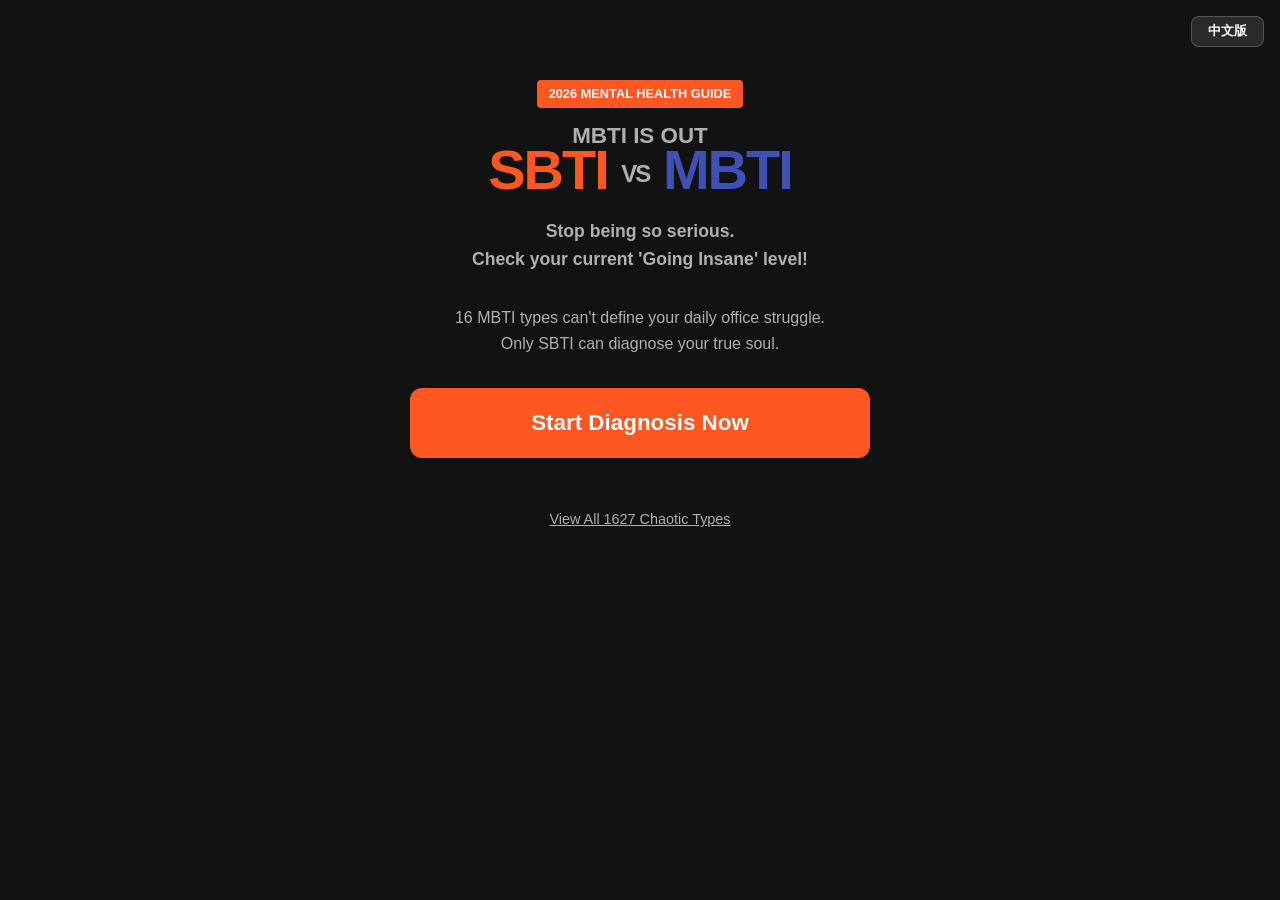
==== index.html @ 7f3f0e0d "feat: initial release — SBTI 灵魂确诊 - 5题人格测试，8种荒诞类型（吗喽/死者/ATM/哦不/拿捏/小丑/尤物/NPC） - 中英双语自动检测（navigator.la" ====
<!DOCTYPE html>
<html lang="zh">
<head>
    <!-- Google tag (gtag.js) -->
    <script async src="https://www.googletagmanager.com/gtag/js?id=G-NWYNWSLHDD"></script>
    <script>
      window.dataLayer = window.dataLayer || [];
      function gtag(){dataLayer.push(arguments);}
      gtag('js', new Date());
      gtag('config', 'G-NWYNWSLHDD');
    </script>
    <meta charset="UTF-8">
    <meta name="viewport" content="width=device-width, initial-scale=1.0, maximum-scale=1.0">
    <title>SBTI 灵魂确诊 | 你是吗喽、死者还是小丑？MBTI 已过时</title>

    <!-- 自动语言检测：非中文浏览器跳转英文页 -->
    <script>
    (function() {
        var saved = localStorage.getItem('sbti-lang');
        if (saved === 'en') { window.location.replace('./index-en.html'); return; }
        if (!saved) {
            var lang = (navigator.language || navigator.userLanguage || '').toLowerCase();
            if (!lang.startsWith('zh')) { window.location.replace('./index-en.html'); }
        }
    })();
    </script>

    <!-- SEO Core -->
    <meta name="description" content="5题确诊你的真实精神状态！SBTI 是2026朋友圈爆火的新人格测试：吗喽、死者、ATM、小丑、尤物… 你到底是哪种？比MBTI更懂当代打工人。">
    <meta name="keywords" content="SBTI测试, 灵魂确诊, 吗喽测试, MBTI升级版, 精神状态测试, 发疯等级测试, 人格测试, 恶搞MBTI, 打工人人格, 2026人格测试">
    <meta name="author" content="Frank">
    <meta name="robots" content="index, follow">
    <meta name="theme-color" content="#121212">

    <!-- hreflang 多语言 SEO（部署后替换为完整 URL） -->
    <link rel="alternate" hreflang="zh" href="https://sbti.debugcanada.com/">
    <link rel="alternate" hreflang="en" href="https://sbti.debugcanada.com/index-en.html">
    <link rel="alternate" hreflang="x-default" href="https://sbti.debugcanada.com/">

    <!-- Open Graph (微信 / Facebook / 小红书分享) -->
    <meta property="og:type" content="website">
    <meta property="og:site_name" content="SBTI 灵魂确诊">
    <meta property="og:title" content="SBTI 灵魂确诊 | 你是吗喽、死者还是小丑？">
    <meta property="og:description" content="5题确诊你的真实精神状态！2026朋友圈最火人格测试，比MBTI更懂打工人。快来确诊你的发疯等级！">
    <meta property="og:image" content="https://sbti.debugcanada.com/og-cover.png">
    <meta property="og:image:width" content="1200">
    <meta property="og:image:height" content="630">
    <meta property="og:locale" content="zh_CN">
    <meta property="og:locale:alternate" content="en_US">

    <!-- Twitter / X Card -->
    <meta name="twitter:card" content="summary_large_image">
    <meta name="twitter:title" content="SBTI 灵魂确诊 | 你是吗喽还是小丑？">
    <meta name="twitter:description" content="5题确诊你的真实精神状态！2026最火人格测试。">
    <meta name="twitter:image" content="https://sbti.debugcanada.com/og-cover.png">

    <!-- JSON-LD Structured Data for GEO / AI Search -->
    <script type="application/ld+json">
    {
      "@context": "https://schema.org",
      "@type": "WebApplication",
      "name": "SBTI 灵魂确诊",
      "alternateName": "SBTI Soul Test",
      "url": "https://sbti.debugcanada.com/",
      "description": "5题确诊你的真实精神状态！SBTI是2026朋友圈爆火的恶搞版MBTI测试，8种荒诞人格类型：吗喽、死者、ATM、哦不人、拿捏者、小丑、尤物、背景板。",
      "applicationCategory": "EntertainmentApplication",
      "inLanguage": ["zh-CN", "en"],
      "isAccessibleForFree": true,
      "offers": { "@type": "Offer", "price": "0" },
      "author": { "@type": "Person", "name": "Frank" },
      "about": {
        "@type": "Thing",
        "name": "人格测试 / Personality Quiz",
        "description": "SBTI是对MBTI的幽默恶搞，通过5个职场和社交场景的选择题，将用户分配到8种荒诞人格原型之一。"
      }
    }
    </script>
    <link rel="canonical" href="https://sbti.debugcanada.com/">
    <meta property="og:url" content="https://sbti.debugcanada.com/">
    <link rel="stylesheet" href="style.css">
</head>
<body data-lang="zh">
    <div class="lang-switcher">
        <button class="btn lang-btn" onclick="localStorage.setItem('sbti-lang','en'); window.location.href='./index-en.html';">English</button>
    </div>
    <div class="container">
        <!-- Welcome Screen -->
        <div id="welcome-screen" class="screen active">
            <div id="ui-tag" class="hero-tag">2026 精神状态指南</div>
            <h1 class="hero-title">
                <span id="ui-title-top" class="hero-subtitle-top">MBTI 已过时</span>
                <span class="title-sbti">SBTI</span>
                <span class="title-vs">VS</span>
                <span class="title-mbti">MBTI</span>
            </h1>
            <p id="ui-subtitle" class="subtitle hero-cta-text">别再测那些正经的人格了，<br>测测你现在的"发疯"等级！</p>
            <p id="ui-desc" class="hero-desc">传统的 16 型人格无法定义你的工位日常，<br>只有 SBTI 能确诊你的真实灵魂。</p>
            <button id="start-btn" class="btn btn-primary btn-cta">立即开启：灵魂大确诊</button>
            <div class="footer-links">
                <a href="types.html" id="ui-view-types" class="link">查看 1627 种"发疯"人格全集</a>
            </div>
        </div>

        <!-- Quiz Screen -->
        <div id="quiz-screen" class="screen">
            <div class="progress-container">
                <div id="progress-bar" class="progress-bar"></div>
            </div>
            <h2 id="question-text" class="question-text">正在加载问题...</h2>
            <div id="options-container"></div>
        </div>

        <!-- Result Screen -->
        <div id="result-screen" class="screen">
            <h2 id="ui-result-heading" class="result-heading">你的诊断结果是：</h2>
            <div class="result-card">
                <div id="result-icon" class="result-icon">🐒</div>
                <div id="result-id" class="result-id">TYPE: MALO</div>
                <div id="result-name" class="result-name">吗喽</div>
                <div id="result-mbti" class="result-mbti">匹配 MBTI: ISFP</div>
                <p id="result-desc" class="result-desc">加载中...</p>
                <div id="result-persona" class="result-persona">深度画像加载中...</div>
                <div id="traits-container" class="traits-container"></div>
                <button id="share-btn" class="btn btn-share">🔗 分享我的结果</button>
                <div class="social-share-row">
                    <a id="twitter-share" class="social-btn twitter-btn" target="_blank" rel="noopener">𝕏 Twitter</a>
                    <a id="facebook-share" class="social-btn facebook-btn" target="_blank" rel="noopener">f Facebook</a>
                </div>
                <button id="restart-btn" class="btn btn-restart">重新测试</button>
            </div>
            <div class="footer-links" style="margin-top: 2rem;">
                <a href="types.html" id="ui-view-all" class="link">查看所有人格类型表</a>
            </div>
        </div>
    </div>

    <script type="module" src="script.js"></script>
</body>
</html>
---- style.css ----
/* SBTI Test Styles */
:root {
    --mbti-blue: #3F51B5;
    --sbti-orange: #FF5722;
    --sbti-yellow: #FFEB3B;
    --dark-bg: #121212;
    --card-bg: #1E1E1E;
    --text-primary: #FFFFFF;
    --text-secondary: #B0B0B0;
}

* {
    box-sizing: border-box;
    margin: 0;
    padding: 0;
}

body {
    font-family: 'Segoe UI', Roboto, Helvetica, Arial, sans-serif;
    background-color: var(--dark-bg);
    color: var(--text-primary);
    line-height: 1.6;
    display: flex;
    justify-content: center;
    align-items: flex-start;
    min-height: 100vh;
    overflow-x: hidden;
    padding-top: 60px;
    padding-bottom: 40px;
}

.container {
    width: 100%;
    max-width: 500px;
    padding: 20px;
    text-align: center;
}

/* Lang Switcher */
.lang-switcher {
    position: fixed;
    top: 16px;
    right: 16px;
    z-index: 100;
}

.lang-btn {
    width: auto !important;
    padding: 6px 16px !important;
    background: rgba(255,255,255,0.1) !important;
    font-size: 0.8rem !important;
    border: 1px solid rgba(255,255,255,0.2) !important;
    color: white !important;
    border-radius: 8px !important;
    cursor: pointer;
    margin-bottom: 0 !important;
}

/* Screens */
.screen {
    display: none;
    animation: fadeIn 0.5s ease-out;
}

.screen.active {
    display: block;
}

@keyframes fadeIn {
    from { opacity: 0; transform: translateY(20px); }
    to { opacity: 1; transform: translateY(0); }
}

/* Hero / Welcome */
.hero-title {
    font-size: 3.5rem;
    font-weight: 900;
    margin-top: 1rem;
    margin-bottom: 1rem;
    line-height: 1.1;
    text-transform: uppercase;
    letter-spacing: -2px;
}

.hero-subtitle-top {
    color: var(--text-secondary);
    font-size: 1.4rem;
    display: block;
    margin-bottom: -10px;
    letter-spacing: 0;
}

.hero-cta-text {
    font-size: 1.3rem;
    font-weight: bold;
    color: var(--sbti-yellow);
    margin-bottom: 1rem;
}

.hero-desc {
    color: var(--text-secondary);
    margin-bottom: 2rem;
    font-size: 1rem;
}

.title-sbti { color: var(--sbti-orange); }
.title-vs { font-size: 1.5rem; color: var(--text-secondary); vertical-align: middle; }
.title-mbti { color: var(--mbti-blue); }

.subtitle {
    font-size: 1.1rem;
    color: var(--text-secondary);
    margin-bottom: 2rem;
}

.hero-tag {
    display: inline-block;
    background-color: var(--sbti-orange);
    color: white;
    padding: 4px 12px;
    font-size: 0.8rem;
    font-weight: bold;
    border-radius: 4px;
    text-transform: uppercase;
}

/* Buttons */
.btn {
    display: block;
    width: 100%;
    padding: 18px;
    margin-bottom: 12px;
    border: none;
    border-radius: 12px;
    font-size: 1.1rem;
    font-weight: bold;
    cursor: pointer;
    transition: transform 0.2s, background-color 0.2s;
    -webkit-tap-highlight-color: transparent;
    touch-action: manipulation;
}

.btn-primary {
    background-color: var(--sbti-orange);
    color: white;
    margin-top: 2rem;
}

.btn-primary:hover, .btn-primary:active {
    background-color: #f44336;
    transform: scale(1.02);
}

.btn-cta {
    font-size: 1.4rem;
    padding: 22px;
}

.btn-option {
    background-color: var(--card-bg);
    color: var(--text-primary);
    text-align: left;
    border: 2px solid transparent;
    min-height: 56px;
}

.btn-option:hover, .btn-option:active {
    border-color: var(--sbti-orange);
    background-color: #2c2c2c;
}

/* Share Button */
.btn-share {
    background: linear-gradient(135deg, #FF5722, #FF8C00);
    color: white;
    margin-top: 1.5rem;
    font-size: 1.1rem;
}

.btn-share:hover, .btn-share:active {
    background: linear-gradient(135deg, #F44336, #FF6D00);
    transform: scale(1.02);
}

/* Restart Button */
.btn-restart {
    background-color: transparent;
    border: 2px solid var(--sbti-orange);
    color: var(--sbti-orange);
    margin-top: 0;
}

.btn-restart:hover, .btn-restart:active {
    background-color: rgba(255, 87, 34, 0.1);
}

/* Progress Bar */
.progress-container {
    width: 100%;
    height: 6px;
    background-color: #333;
    border-radius: 3px;
    margin-bottom: 2rem;
}

.progress-bar {
    height: 100%;
    background-color: var(--sbti-orange);
    width: 0%;
    transition: width 0.3s ease-out;
    border-radius: 3px;
}

/* Question */
.question-text {
    margin-bottom: 2rem;
    font-size: 1.3rem;
    line-height: 1.5;
}

/* Result */
.result-heading {
    font-size: 1.5rem;
    margin-bottom: 0;
}

.result-card {
    background-color: var(--card-bg);
    border-radius: 24px;
    padding: 40px 20px;
    margin-top: 2rem;
    box-shadow: 0 10px 30px rgba(0,0,0,0.5);
    border: 4px solid var(--sbti-orange);
}

.result-id {
    font-size: 1.2rem;
    font-weight: bold;
    color: var(--text-secondary);
    margin-bottom: 0.5rem;
}

.result-icon {
    font-size: 6rem;
    margin-bottom: 1rem;
    filter: drop-shadow(0 0 10px rgba(0,0,0,0.5));
}

.result-name {
    font-size: 4rem;
    font-weight: 900;
    margin-bottom: 1rem;
    color: var(--sbti-orange);
}

.result-mbti {
    display: inline-block;
    padding: 4px 12px;
    background-color: var(--mbti-blue);
    border-radius: 20px;
    font-size: 0.9rem;
    margin-bottom: 1.5rem;
}

.result-desc {
    font-size: 1.2rem;
    font-weight: bold;
    margin-bottom: 1rem;
    padding: 0 10px;
}

.result-persona {
    font-size: 1rem;
    color: var(--text-secondary);
    margin-bottom: 2rem;
    background: rgba(0,0,0,0.3);
    padding: 20px;
    border-radius: 12px;
    text-align: left;
    border-left: 4px solid var(--sbti-orange);
}

.traits-container {
    display: flex;
    flex-wrap: wrap;
    justify-content: center;
    gap: 10px;
    margin-bottom: 2rem;
}

.trait-tag {
    background-color: #333;
    padding: 6px 16px;
    border-radius: 50px;
    font-size: 0.9rem;
}

/* Types Page Grid */
.types-grid {
    display: grid;
    grid-template-columns: repeat(2, 1fr);
    gap: 15px;
    margin-top: 2rem;
}

.type-item {
    background-color: var(--card-bg);
    padding: 20px;
    border-radius: 16px;
    text-align: center;
}

.type-item h3 {
    margin-bottom: 10px;
    font-size: 1.5rem;
}

.type-item p {
    font-size: 0.8rem;
    color: var(--text-secondary);
}

/* Links */
.footer-links {
    margin-top: 3rem;
}

.link {
    color: var(--text-secondary);
    text-decoration: underline;
    font-size: 0.9rem;
    cursor: pointer;
}

/* ─── Mobile Responsive ─── */

/* Tablet and large phones */
@media (max-width: 600px) {
    body {
        padding-top: 50px;
    }
    .hero-title {
        font-size: 3rem;
    }
    .btn-cta {
        font-size: 1.2rem;
        padding: 18px;
    }
}

/* Standard phones (375–480px) */
@media (max-width: 480px) {
    .hero-title {
        font-size: 2.6rem;
        letter-spacing: -1px;
    }
    .hero-subtitle-top {
        font-size: 1.2rem;
    }
    .result-name {
        font-size: 3rem;
    }
    .result-icon {
        font-size: 4.5rem;
    }
    .result-card {
        padding: 30px 16px;
    }
    .container {
        padding: 16px;
    }
    .question-text {
        font-size: 1.15rem;
    }
}

/* Small phones (< 375px) */
@media (max-width: 360px) {
    .hero-title {
        font-size: 2.2rem;
    }
    .hero-cta-text {
        font-size: 1.1rem;
    }
    .result-name {
        font-size: 2.5rem;
    }
    .btn-cta {
        font-size: 1.1rem;
        padding: 16px;
    }
}

/* Social Share Row */
.social-share-row {
    display: flex;
    gap: 10px;
    margin-top: 12px;
    margin-bottom: 12px;
}

.social-btn {
    flex: 1;
    display: block;
    padding: 12px 8px;
    border-radius: 12px;
    font-size: 0.95rem;
    font-weight: bold;
    text-align: center;
    text-decoration: none;
    cursor: pointer;
    transition: transform 0.2s, opacity 0.2s;
    -webkit-tap-highlight-color: transparent;
    touch-action: manipulation;
}

.social-btn:hover, .social-btn:active {
    opacity: 0.85;
    transform: scale(1.03);
}

.twitter-btn {
    background-color: #000000;
    color: #ffffff;
}

.facebook-btn {
    background-color: #1877F2;
    color: #ffffff;
}

/* 1627 Disclaimer Block */
.types-disclaimer {
    background: rgba(255, 87, 34, 0.08);
    border: 1px solid rgba(255, 87, 34, 0.3);
    border-radius: 12px;
    padding: 16px 20px;
    margin-bottom: 2rem;
    font-size: 0.95rem;
    color: var(--text-secondary);
    line-height: 1.6;
}

.disclaimer-num {
    font-size: 1.8rem;
    font-weight: 900;
    color: var(--sbti-orange);
    margin-right: 6px;
    vertical-align: middle;
}
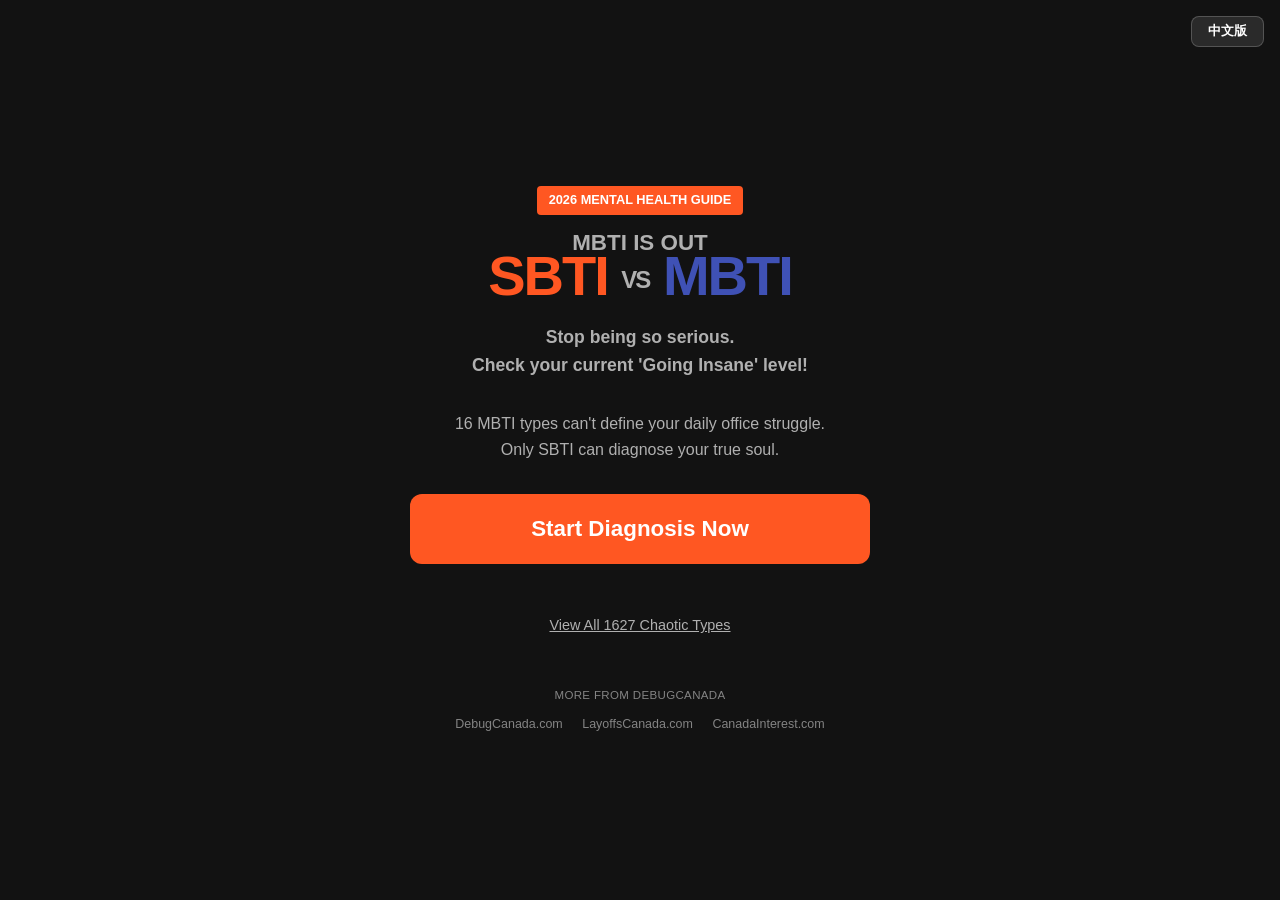
==== commit 8c79ec2e: "Update bilingual README and footer links" ====
--- a/index.html
+++ b/index.html
@@ -1,139 +1,247 @@
-<!DOCTYPE html>
+<!doctype html>
 <html lang="zh">
-<head>
-    <!-- Google tag (gtag.js) -->
-    <script async src="https://www.googletagmanager.com/gtag/js?id=G-NWYNWSLHDD"></script>
-    <script>
-      window.dataLayer = window.dataLayer || [];
-      function gtag(){dataLayer.push(arguments);}
-      gtag('js', new Date());
-      gtag('config', 'G-NWYNWSLHDD');
-    </script>
-    <meta charset="UTF-8">
-    <meta name="viewport" content="width=device-width, initial-scale=1.0, maximum-scale=1.0">
-    <title>SBTI 灵魂确诊 | 你是吗喽、死者还是小丑？MBTI 已过时</title>
-
-    <!-- 自动语言检测：非中文浏览器跳转英文页 -->
-    <script>
-    (function() {
-        var saved = localStorage.getItem('sbti-lang');
-        if (saved === 'en') { window.location.replace('./index-en.html'); return; }
-        if (!saved) {
-            var lang = (navigator.language || navigator.userLanguage || '').toLowerCase();
-            if (!lang.startsWith('zh')) { window.location.replace('./index-en.html'); }
-        }
-    })();
-    </script>
-
-    <!-- SEO Core -->
-    <meta name="description" content="5题确诊你的真实精神状态！SBTI 是2026朋友圈爆火的新人格测试：吗喽、死者、ATM、小丑、尤物… 你到底是哪种？比MBTI更懂当代打工人。">
-    <meta name="keywords" content="SBTI测试, 灵魂确诊, 吗喽测试, MBTI升级版, 精神状态测试, 发疯等级测试, 人格测试, 恶搞MBTI, 打工人人格, 2026人格测试">
-    <meta name="author" content="Frank">
-    <meta name="robots" content="index, follow">
-    <meta name="theme-color" content="#121212">
-
-    <!-- hreflang 多语言 SEO（部署后替换为完整 URL） -->
-    <link rel="alternate" hreflang="zh" href="https://sbti.debugcanada.com/">
-    <link rel="alternate" hreflang="en" href="https://sbti.debugcanada.com/index-en.html">
-    <link rel="alternate" hreflang="x-default" href="https://sbti.debugcanada.com/">
-
-    <!-- Open Graph (微信 / Facebook / 小红书分享) -->
-    <meta property="og:type" content="website">
-    <meta property="og:site_name" content="SBTI 灵魂确诊">
-    <meta property="og:title" content="SBTI 灵魂确诊 | 你是吗喽、死者还是小丑？">
-    <meta property="og:description" content="5题确诊你的真实精神状态！2026朋友圈最火人格测试，比MBTI更懂打工人。快来确诊你的发疯等级！">
-    <meta property="og:image" content="https://sbti.debugcanada.com/og-cover.png">
-    <meta property="og:image:width" content="1200">
-    <meta property="og:image:height" content="630">
-    <meta property="og:locale" content="zh_CN">
-    <meta property="og:locale:alternate" content="en_US">
-
-    <!-- Twitter / X Card -->
-    <meta name="twitter:card" content="summary_large_image">
-    <meta name="twitter:title" content="SBTI 灵魂确诊 | 你是吗喽还是小丑？">
-    <meta name="twitter:description" content="5题确诊你的真实精神状态！2026最火人格测试。">
-    <meta name="twitter:image" content="https://sbti.debugcanada.com/og-cover.png">
-
-    <!-- JSON-LD Structured Data for GEO / AI Search -->
-    <script type="application/ld+json">
-    {
-      "@context": "https://schema.org",
-      "@type": "WebApplication",
-      "name": "SBTI 灵魂确诊",
-      "alternateName": "SBTI Soul Test",
-      "url": "https://sbti.debugcanada.com/",
-      "description": "5题确诊你的真实精神状态！SBTI是2026朋友圈爆火的恶搞版MBTI测试，8种荒诞人格类型：吗喽、死者、ATM、哦不人、拿捏者、小丑、尤物、背景板。",
-      "applicationCategory": "EntertainmentApplication",
-      "inLanguage": ["zh-CN", "en"],
-      "isAccessibleForFree": true,
-      "offers": { "@type": "Offer", "price": "0" },
-      "author": { "@type": "Person", "name": "Frank" },
-      "about": {
-        "@type": "Thing",
-        "name": "人格测试 / Personality Quiz",
-        "description": "SBTI是对MBTI的幽默恶搞，通过5个职场和社交场景的选择题，将用户分配到8种荒诞人格原型之一。"
-      }
-    }
-    </script>
-    <link rel="canonical" href="https://sbti.debugcanada.com/">
-    <meta property="og:url" content="https://sbti.debugcanada.com/">
-    <link rel="stylesheet" href="style.css">
-</head>
-<body data-lang="zh">
-    <div class="lang-switcher">
-        <button class="btn lang-btn" onclick="localStorage.setItem('sbti-lang','en'); window.location.href='./index-en.html';">English</button>
-    </div>
-    <div class="container">
-        <!-- Welcome Screen -->
-        <div id="welcome-screen" class="screen active">
-            <div id="ui-tag" class="hero-tag">2026 精神状态指南</div>
-            <h1 class="hero-title">
-                <span id="ui-title-top" class="hero-subtitle-top">MBTI 已过时</span>
-                <span class="title-sbti">SBTI</span>
-                <span class="title-vs">VS</span>
-                <span class="title-mbti">MBTI</span>
-            </h1>
-            <p id="ui-subtitle" class="subtitle hero-cta-text">别再测那些正经的人格了，<br>测测你现在的"发疯"等级！</p>
-            <p id="ui-desc" class="hero-desc">传统的 16 型人格无法定义你的工位日常，<br>只有 SBTI 能确诊你的真实灵魂。</p>
-            <button id="start-btn" class="btn btn-primary btn-cta">立即开启：灵魂大确诊</button>
-            <div class="footer-links">
-                <a href="types.html" id="ui-view-types" class="link">查看 1627 种"发疯"人格全集</a>
-            </div>
-        </div>
-
-        <!-- Quiz Screen -->
-        <div id="quiz-screen" class="screen">
-            <div class="progress-container">
-                <div id="progress-bar" class="progress-bar"></div>
-            </div>
-            <h2 id="question-text" class="question-text">正在加载问题...</h2>
-            <div id="options-container"></div>
-        </div>
-
-        <!-- Result Screen -->
-        <div id="result-screen" class="screen">
-            <h2 id="ui-result-heading" class="result-heading">你的诊断结果是：</h2>
-            <div class="result-card">
-                <div id="result-icon" class="result-icon">🐒</div>
-                <div id="result-id" class="result-id">TYPE: MALO</div>
-                <div id="result-name" class="result-name">吗喽</div>
-                <div id="result-mbti" class="result-mbti">匹配 MBTI: ISFP</div>
-                <p id="result-desc" class="result-desc">加载中...</p>
-                <div id="result-persona" class="result-persona">深度画像加载中...</div>
-                <div id="traits-container" class="traits-container"></div>
-                <button id="share-btn" class="btn btn-share">🔗 分享我的结果</button>
-                <div class="social-share-row">
-                    <a id="twitter-share" class="social-btn twitter-btn" target="_blank" rel="noopener">𝕏 Twitter</a>
-                    <a id="facebook-share" class="social-btn facebook-btn" target="_blank" rel="noopener">f Facebook</a>
-                </div>
-                <button id="restart-btn" class="btn btn-restart">重新测试</button>
-            </div>
-            <div class="footer-links" style="margin-top: 2rem;">
-                <a href="types.html" id="ui-view-all" class="link">查看所有人格类型表</a>
-            </div>
-        </div>
-    </div>
-
-    <script type="module" src="script.js"></script>
-</body>
+	<head>
+		<!-- Google tag (gtag.js) -->
+		<script
+			async
+			src="https://www.googletagmanager.com/gtag/js?id=G-NWYNWSLHDD"
+		></script>
+		<script>
+			window.dataLayer = window.dataLayer || [];
+			function gtag() {
+				dataLayer.push(arguments);
+			}
+			gtag('js', new Date());
+			gtag('config', 'G-NWYNWSLHDD');
+		</script>
+		<meta charset="UTF-8" />
+		<meta
+			name="viewport"
+			content="width=device-width, initial-scale=1.0, maximum-scale=1.0"
+		/>
+		<title>SBTI 灵魂确诊 | 你是吗喽、死者还是小丑？MBTI 已过时</title>
+
+		<!-- 自动语言检测：非中文浏览器跳转英文页 -->
+		<script>
+			(function () {
+				var saved = localStorage.getItem('sbti-lang');
+				if (saved === 'en') {
+					window.location.replace('./index-en.html');
+					return;
+				}
+				if (!saved) {
+					var lang = (
+						navigator.language ||
+						navigator.userLanguage ||
+						''
+					).toLowerCase();
+					if (!lang.startsWith('zh')) {
+						window.location.replace('./index-en.html');
+					}
+				}
+			})();
+		</script>
+
+		<!-- SEO Core -->
+		<meta
+			name="description"
+			content="5题确诊你的真实精神状态！SBTI 是2026朋友圈爆火的新人格测试：吗喽、死者、ATM、小丑、尤物… 你到底是哪种？比MBTI更懂当代打工人。"
+		/>
+		<meta
+			name="keywords"
+			content="SBTI测试, 灵魂确诊, 吗喽测试, MBTI升级版, 精神状态测试, 发疯等级测试, 人格测试, 恶搞MBTI, 打工人人格, 2026人格测试"
+		/>
+		<meta name="author" content="Frank" />
+		<meta name="robots" content="index, follow" />
+		<meta name="theme-color" content="#121212" />
+
+		<!-- hreflang 多语言 SEO（部署后替换为完整 URL） -->
+		<link rel="alternate" hreflang="zh" href="https://sbti.debugcanada.com/" />
+		<link
+			rel="alternate"
+			hreflang="en"
+			href="https://sbti.debugcanada.com/index-en.html"
+		/>
+		<link
+			rel="alternate"
+			hreflang="x-default"
+			href="https://sbti.debugcanada.com/"
+		/>
+
+		<!-- Open Graph (微信 / Facebook / 小红书分享) -->
+		<meta property="og:type" content="website" />
+		<meta property="og:site_name" content="SBTI 灵魂确诊" />
+		<meta
+			property="og:title"
+			content="SBTI 灵魂确诊 | 你是吗喽、死者还是小丑？"
+		/>
+		<meta
+			property="og:description"
+			content="5题确诊你的真实精神状态！2026朋友圈最火人格测试，比MBTI更懂打工人。快来确诊你的发疯等级！"
+		/>
+		<meta
+			property="og:image"
+			content="https://sbti.debugcanada.com/og-cover.png"
+		/>
+		<meta property="og:image:width" content="1200" />
+		<meta property="og:image:height" content="630" />
+		<meta property="og:locale" content="zh_CN" />
+		<meta property="og:locale:alternate" content="en_US" />
+
+		<!-- Twitter / X Card -->
+		<meta name="twitter:card" content="summary_large_image" />
+		<meta name="twitter:title" content="SBTI 灵魂确诊 | 你是吗喽还是小丑？" />
+		<meta
+			name="twitter:description"
+			content="5题确诊你的真实精神状态！2026最火人格测试。"
+		/>
+		<meta
+			name="twitter:image"
+			content="https://sbti.debugcanada.com/og-cover.png"
+		/>
+
+		<!-- JSON-LD Structured Data for GEO / AI Search -->
+		<script type="application/ld+json">
+			{
+				"@context": "https://schema.org",
+				"@type": "WebApplication",
+				"name": "SBTI 灵魂确诊",
+				"alternateName": "SBTI Soul Test",
+				"url": "https://sbti.debugcanada.com/",
+				"description": "5题确诊你的真实精神状态！SBTI是2026朋友圈爆火的恶搞版MBTI测试，8种荒诞人格类型：吗喽、死者、ATM、哦不人、拿捏者、小丑、尤物、背景板。",
+				"applicationCategory": "EntertainmentApplication",
+				"inLanguage": ["zh-CN", "en"],
+				"isAccessibleForFree": true,
+				"offers": { "@type": "Offer", "price": "0" },
+				"author": { "@type": "Person", "name": "Frank" },
+				"about": {
+					"@type": "Thing",
+					"name": "人格测试 / Personality Quiz",
+					"description": "SBTI是对MBTI的幽默恶搞，通过5个职场和社交场景的选择题，将用户分配到8种荒诞人格原型之一。"
+				}
+			}
+		</script>
+		<link rel="canonical" href="https://sbti.debugcanada.com/" />
+		<meta property="og:url" content="https://sbti.debugcanada.com/" />
+		<link rel="icon" href="favicon.ico" type="image/x-icon" />
+		<link rel="stylesheet" href="style.css" />
+	</head>
+	<body data-lang="zh">
+		<div class="lang-switcher">
+			<button
+				class="btn lang-btn"
+				onclick="
+					localStorage.setItem('sbti-lang', 'en');
+					window.location.href = './index-en.html';
+				"
+			>
+				English
+			</button>
+		</div>
+		<div class="container">
+			<!-- Welcome Screen -->
+			<div id="welcome-screen" class="screen active">
+				<div id="ui-tag" class="hero-tag">2026 精神状态指南</div>
+				<h1 class="hero-title">
+					<span id="ui-title-top" class="hero-subtitle-top">MBTI 已过时</span>
+					<span class="title-sbti">SBTI</span>
+					<span class="title-vs">VS</span>
+					<span class="title-mbti">MBTI</span>
+				</h1>
+				<p id="ui-subtitle" class="subtitle hero-cta-text">
+					别再测那些正经的人格了，<br />测测你现在的"发疯"等级！
+				</p>
+				<p id="ui-desc" class="hero-desc">
+					传统的 16 型人格无法定义你的工位日常，<br />只有 SBTI
+					能确诊你的真实灵魂。
+				</p>
+				<button id="start-btn" class="btn btn-primary btn-cta">
+					立即开启：灵魂大确诊
+				</button>
+				<div class="footer-links">
+					<a href="types.html" id="ui-view-types" class="link"
+						>查看 1627 种"发疯"人格全集</a
+					>
+				</div>
+			</div>
+
+			<!-- Quiz Screen -->
+			<div id="quiz-screen" class="screen">
+				<div class="progress-container">
+					<div id="progress-bar" class="progress-bar"></div>
+				</div>
+				<h2 id="question-text" class="question-text">正在加载问题...</h2>
+				<div id="options-container"></div>
+			</div>
+
+			<!-- Result Screen -->
+			<div id="result-screen" class="screen">
+				<h2 id="ui-result-heading" class="result-heading">你的诊断结果是：</h2>
+				<div class="result-card">
+					<div id="result-icon" class="result-icon">🐒</div>
+					<div id="result-id" class="result-id">TYPE: MALO</div>
+					<div id="result-name" class="result-name">吗喽</div>
+					<div id="result-mbti" class="result-mbti">匹配 MBTI: ISFP</div>
+					<p id="result-desc" class="result-desc">加载中...</p>
+					<div id="result-persona" class="result-persona">
+						深度画像加载中...
+					</div>
+					<div id="traits-container" class="traits-container"></div>
+					<button id="share-btn" class="btn btn-share">🔗 分享我的结果</button>
+					<div class="social-share-row">
+						<a
+							id="twitter-share"
+							class="social-btn twitter-btn"
+							target="_blank"
+							rel="noopener"
+							>𝕏 Twitter</a
+						>
+						<a
+							id="facebook-share"
+							class="social-btn facebook-btn"
+							target="_blank"
+							rel="noopener"
+							>f Facebook</a
+						>
+					</div>
+					<button id="restart-btn" class="btn btn-restart">重新测试</button>
+				</div>
+				<div class="footer-links" style="margin-top: 2rem">
+					<a href="types.html" id="ui-view-all" class="link"
+						>查看所有人格类型表</a
+					>
+				</div>
+			</div>
+		</div>
+
+		<footer class="site-footer">
+			<p class="site-footer-title">友情链接</p>
+			<div class="friend-links">
+				<a
+					class="friend-link"
+					href="https://debugcanada.com/?utm_source=sbti&utm_referal=footer"
+					target="_blank"
+					rel="noopener noreferrer"
+				>
+					DebugCanada.com</a
+				>
+				<a
+					class="friend-link"
+					href="https://layoffscanada.com/?utm_source=sbti&utm_referal=footer"
+					target="_blank"
+					rel="noopener noreferrer"
+					>LayoffsCanada.com</a
+				>
+				<a
+					class="friend-link"
+					href="https://canadainterest.com/?utm_source=sbti&utm_referal=footer"
+					target="_blank"
+					rel="noopener noreferrer"
+					>CanadaInterest.com</a
+				>
+			</div>
+		</footer>
+
+		<script type="module" src="script.js"></script>
+	</body>
 </html>
--- a/style.css
+++ b/style.css
@@ -21,8 +21,9 @@
     color: var(--text-primary);
     line-height: 1.6;
     display: flex;
+    flex-direction: column;
     justify-content: center;
-    align-items: flex-start;
+    align-items: center;
     min-height: 100vh;
     overflow-x: hidden;
     padding-top: 60px;
@@ -332,6 +333,42 @@
     cursor: pointer;
 }
 
+.site-footer {
+    width: 100%;
+    max-width: 960px;
+    margin: 28px auto 18px;
+    padding: 0 20px;
+    box-sizing: border-box;
+    text-align: center;
+    opacity: 0.72;
+}
+
+.site-footer-title {
+    margin: 0 0 6px;
+    font-size: 0.72rem;
+    color: var(--text-secondary);
+    letter-spacing: 0.03em;
+    text-transform: uppercase;
+}
+
+.friend-links {
+    display: inline;
+    font-size: 0.78rem;
+    line-height: 1.8;
+    color: var(--text-secondary);
+}
+
+.friend-link {
+    color: var(--text-secondary);
+    text-decoration: none;
+    margin: 0 8px;
+    transition: color 0.2s ease;
+}
+
+.friend-link:hover {
+    color: var(--text-primary);
+}
+
 /* ─── Mobile Responsive ─── */
 
 /* Tablet and large phones */
@@ -371,6 +408,14 @@
     }
     .question-text {
         font-size: 1.15rem;
+    }
+    .site-footer {
+        margin-top: 20px;
+        padding: 0 16px 8px;
+    }
+    .friend-link {
+        display: inline-block;
+        margin: 0 6px;
     }
 }
 
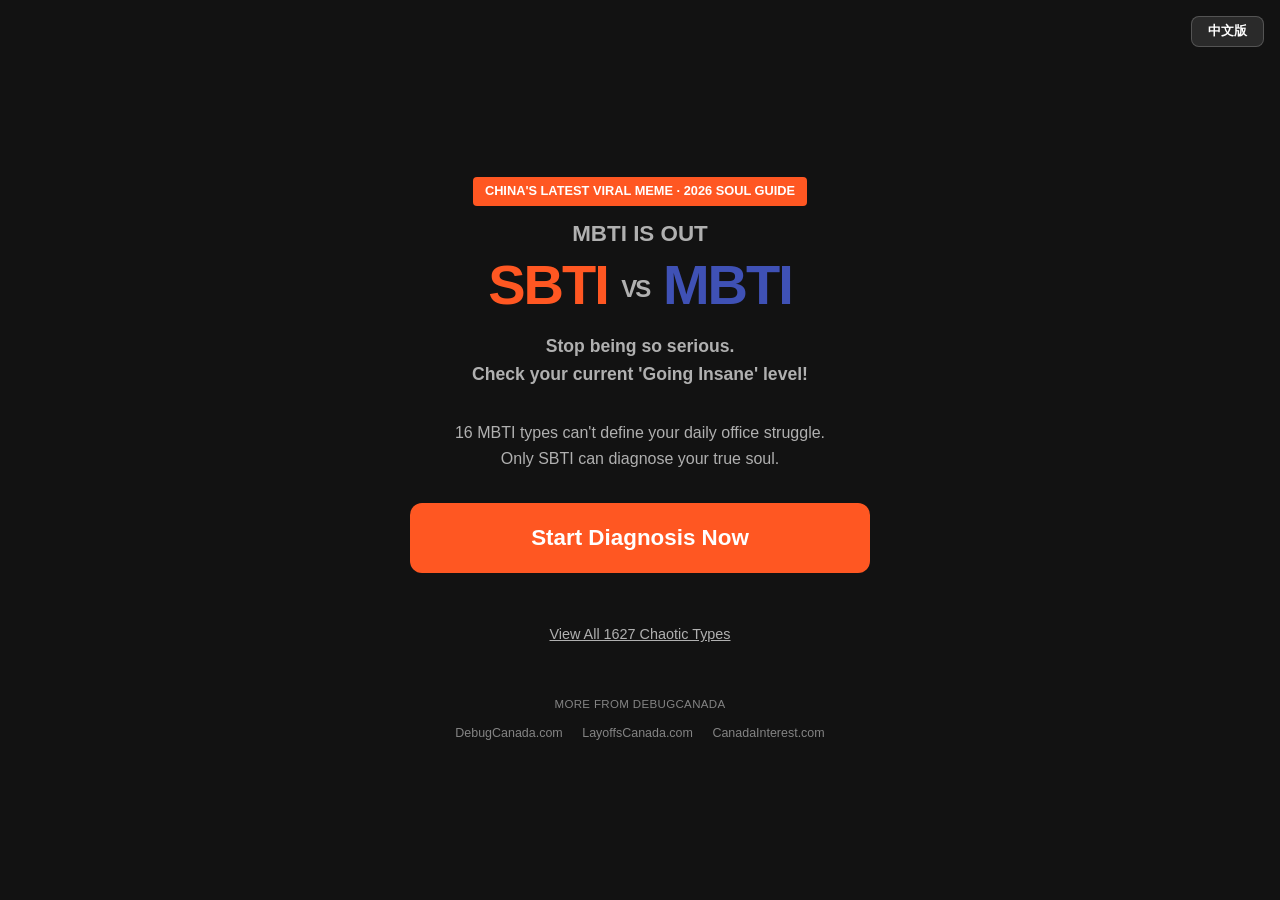
==== commit 24ba1efb: "seo: add viral keywords — 朋友圈疯传/China latest viral meme" ====
--- a/index.html
+++ b/index.html
@@ -45,11 +45,11 @@
 		<!-- SEO Core -->
 		<meta
 			name="description"
-			content="5题确诊你的真实精神状态！SBTI 是2026朋友圈爆火的新人格测试：吗喽、死者、ATM、小丑、尤物… 你到底是哪种？比MBTI更懂当代打工人。"
+			content="朋友圈疯传的SBTI测试来了！5题确诊你的真实精神状态：吗喽、死者、ATM、小丑、尤物… 你到底是哪种？2026最火人格测试，比MBTI更懂打工人。"
 		/>
 		<meta
 			name="keywords"
-			content="SBTI测试, 灵魂确诊, 吗喽测试, MBTI升级版, 精神状态测试, 发疯等级测试, 人格测试, 恶搞MBTI, 打工人人格, 2026人格测试"
+			content="SBTI测试, 朋友圈疯传SBTI, 朋友圈爆火人格测试, 灵魂确诊, 吗喽测试, MBTI升级版, 精神状态测试, 发疯等级测试, 人格测试, 恶搞MBTI, 打工人人格, 2026人格测试"
 		/>
 		<meta name="author" content="Frank" />
 		<meta name="robots" content="index, follow" />
@@ -141,7 +141,7 @@
 		<div class="container">
 			<!-- Welcome Screen -->
 			<div id="welcome-screen" class="screen active">
-				<div id="ui-tag" class="hero-tag">2026 精神状态指南</div>
+				<div id="ui-tag" class="hero-tag">朋友圈疯传 · 2026 精神状态指南</div>
 				<h1 class="hero-title">
 					<span id="ui-title-top" class="hero-subtitle-top">MBTI 已过时</span>
 					<span class="title-sbti">SBTI</span>
@@ -152,8 +152,7 @@
 					别再测那些正经的人格了，<br />测测你现在的"发疯"等级！
 				</p>
 				<p id="ui-desc" class="hero-desc">
-					传统的 16 型人格无法定义你的工位日常，<br />只有 SBTI
-					能确诊你的真实灵魂。
+					朋友圈疯传的 SBTI 测试，5题确诊你的真实精神状态。<br />传统 16 型人格早已过时，只有 SBTI 能确诊你的真实灵魂。
 				</p>
 				<button id="start-btn" class="btn btn-primary btn-cta">
 					立即开启：灵魂大确诊
--- a/style.css
+++ b/style.css
@@ -87,7 +87,7 @@
     color: var(--text-secondary);
     font-size: 1.4rem;
     display: block;
-    margin-bottom: -10px;
+    margin-bottom: 8px;
     letter-spacing: 0;
 }
 
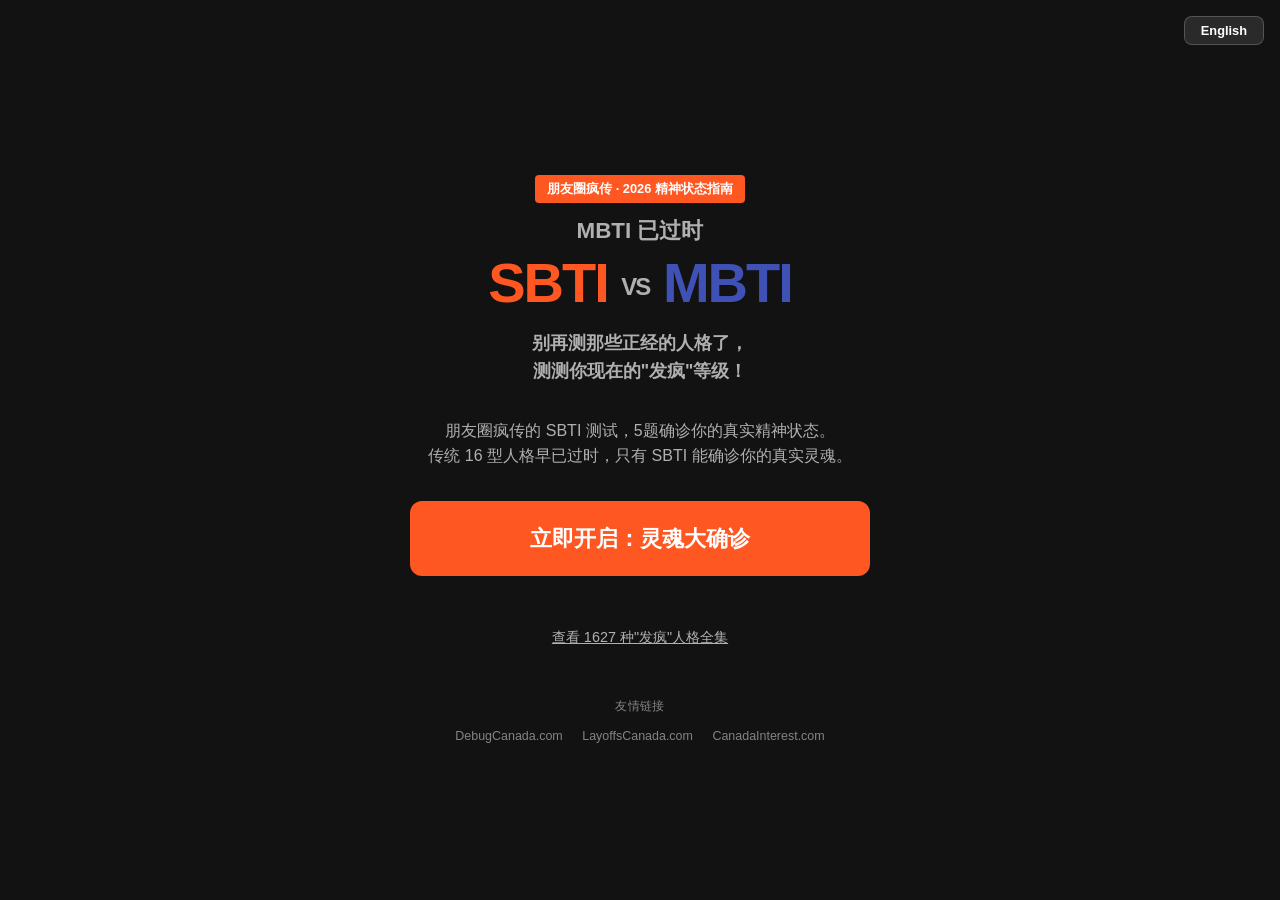
==== commit c9c15b28: "fix: replace JS language redirect with Cloudflare server-side routing - Remove window.location.repla" ====
--- a/index.html
+++ b/index.html
@@ -1,47 +1,12 @@
 <!doctype html>
 <html lang="zh">
 	<head>
-		<!-- Google tag (gtag.js) -->
-		<script
-			async
-			src="https://www.googletagmanager.com/gtag/js?id=G-NWYNWSLHDD"
-		></script>
-		<script>
-			window.dataLayer = window.dataLayer || [];
-			function gtag() {
-				dataLayer.push(arguments);
-			}
-			gtag('js', new Date());
-			gtag('config', 'G-NWYNWSLHDD');
-		</script>
 		<meta charset="UTF-8" />
 		<meta
 			name="viewport"
 			content="width=device-width, initial-scale=1.0, maximum-scale=1.0"
 		/>
 		<title>SBTI 灵魂确诊 | 你是吗喽、死者还是小丑？MBTI 已过时</title>
-
-		<!-- 自动语言检测：非中文浏览器跳转英文页 -->
-		<script>
-			(function () {
-				var saved = localStorage.getItem('sbti-lang');
-				if (saved === 'en') {
-					window.location.replace('./index-en.html');
-					return;
-				}
-				if (!saved) {
-					var lang = (
-						navigator.language ||
-						navigator.userLanguage ||
-						''
-					).toLowerCase();
-					if (!lang.startsWith('zh')) {
-						window.location.replace('./index-en.html');
-					}
-				}
-			})();
-		</script>
-
 		<!-- SEO Core -->
 		<meta
 			name="description"
@@ -152,7 +117,8 @@
 					别再测那些正经的人格了，<br />测测你现在的"发疯"等级！
 				</p>
 				<p id="ui-desc" class="hero-desc">
-					朋友圈疯传的 SBTI 测试，5题确诊你的真实精神状态。<br />传统 16 型人格早已过时，只有 SBTI 能确诊你的真实灵魂。
+					朋友圈疯传的 SBTI 测试，5题确诊你的真实精神状态。<br />传统 16
+					型人格早已过时，只有 SBTI 能确诊你的真实灵魂。
 				</p>
 				<button id="start-btn" class="btn btn-primary btn-cta">
 					立即开启：灵魂大确诊
@@ -242,5 +208,19 @@
 		</footer>
 
 		<script type="module" src="script.js"></script>
+		<!-- Google tag (gtag.js) -->
+		<script
+			async
+			src="https://www.googletagmanager.com/gtag/js?id=G-J19F9Y3NJH"
+		></script>
+		<script>
+			window.dataLayer = window.dataLayer || [];
+			function gtag() {
+				dataLayer.push(arguments);
+			}
+			gtag('js', new Date());
+
+			gtag('config', 'G-J19F9Y3NJH');
+		</script>
 	</body>
 </html>
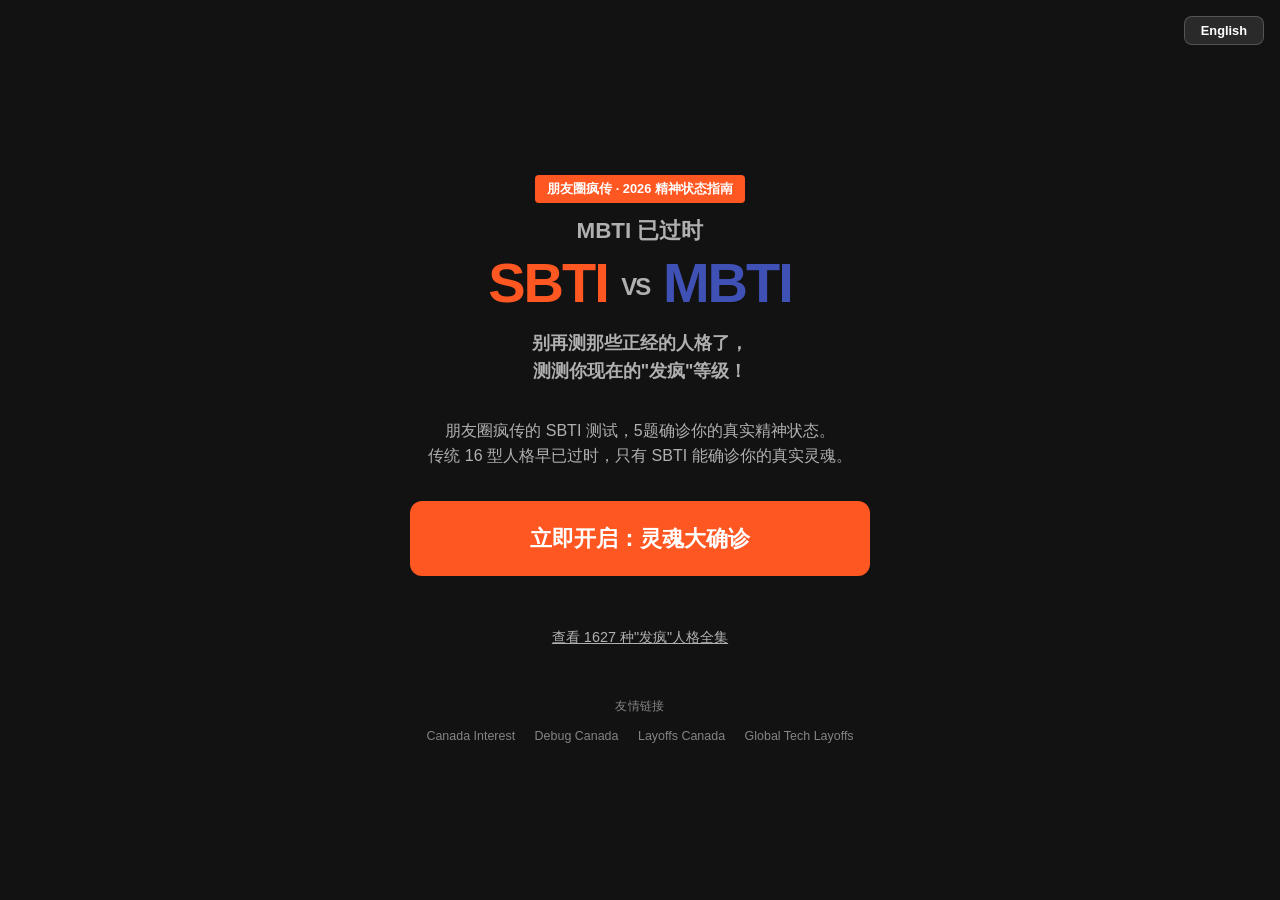
==== commit aa40fb07: "feat: update friend  links" ====
--- a/index.html
+++ b/index.html
@@ -6,15 +6,15 @@
 			name="viewport"
 			content="width=device-width, initial-scale=1.0, maximum-scale=1.0"
 		/>
-		<title>SBTI 灵魂确诊 | 你是吗喽、死者还是小丑？MBTI 已过时</title>
+		<title>SBTI 灵魂确诊 | 2026最火人格测试 | MBTI 升级版</title>
 		<!-- SEO Core -->
 		<meta
 			name="description"
-			content="朋友圈疯传的SBTI测试来了！5题确诊你的真实精神状态：吗喽、死者、ATM、小丑、尤物… 你到底是哪种？2026最火人格测试，比MBTI更懂打工人。"
+			content="朋友圈疯传的 SBTI 测试来了！想知道 SBTI 是什么？这是一款 Silly Big Personality Test，5 题确诊你的真实精神状态：吗喽、死者、ATM、小丑、尤物… 2026 最火 MBTI 人格测试中文版，比传统 16 型人格更懂打工人。"
 		/>
 		<meta
 			name="keywords"
-			content="SBTI测试, 朋友圈疯传SBTI, 朋友圈爆火人格测试, 灵魂确诊, 吗喽测试, MBTI升级版, 精神状态测试, 发疯等级测试, 人格测试, 恶搞MBTI, 打工人人格, 2026人格测试"
+			content="SBTI测试, SBTI是什么, SBTI personality, SBTI人格测试, MBTI中文, 人格测试, 精神状态测试, 发疯等级测试, sbti.unun.dev, silly big personality test"
 		/>
 		<meta name="author" content="Frank" />
 		<meta name="robots" content="index, follow" />
@@ -184,25 +184,32 @@
 			<div class="friend-links">
 				<a
 					class="friend-link"
-					href="https://debugcanada.com/?utm_source=sbti&utm_referal=footer"
-					target="_blank"
-					rel="noopener noreferrer"
-				>
-					DebugCanada.com</a
-				>
-				<a
-					class="friend-link"
-					href="https://layoffscanada.com/?utm_source=sbti&utm_referal=footer"
-					target="_blank"
-					rel="noopener noreferrer"
-					>LayoffsCanada.com</a
-				>
-				<a
-					class="friend-link"
-					href="https://canadainterest.com/?utm_source=sbti&utm_referal=footer"
-					target="_blank"
-					rel="noopener noreferrer"
-					>CanadaInterest.com</a
+					href="https://canadainterest.com/?utm_source=sbti"
+					target="_blank"
+					rel="noopener noreferrer"
+					>Canada Interest</a
+				>
+				<a
+					class="friend-link"
+					href="https://debugcanada.com/?utm_source=sbti"
+					target="_blank"
+					rel="noopener noreferrer"
+				>
+					Debug Canada</a
+				>
+				<a
+					class="friend-link"
+					href="https://layoffscanada.com/?utm_source=sbti"
+					target="_blank"
+					rel="noopener noreferrer"
+					>Layoffs Canada</a
+				>
+				<a
+					class="friend-link"
+					href="https://tech.debugcanada.com/?utm_source=sbti"
+					target="_blank"
+					rel="noopener noreferrer"
+					>Global Tech Layoffs</a
 				>
 			</div>
 		</footer>
